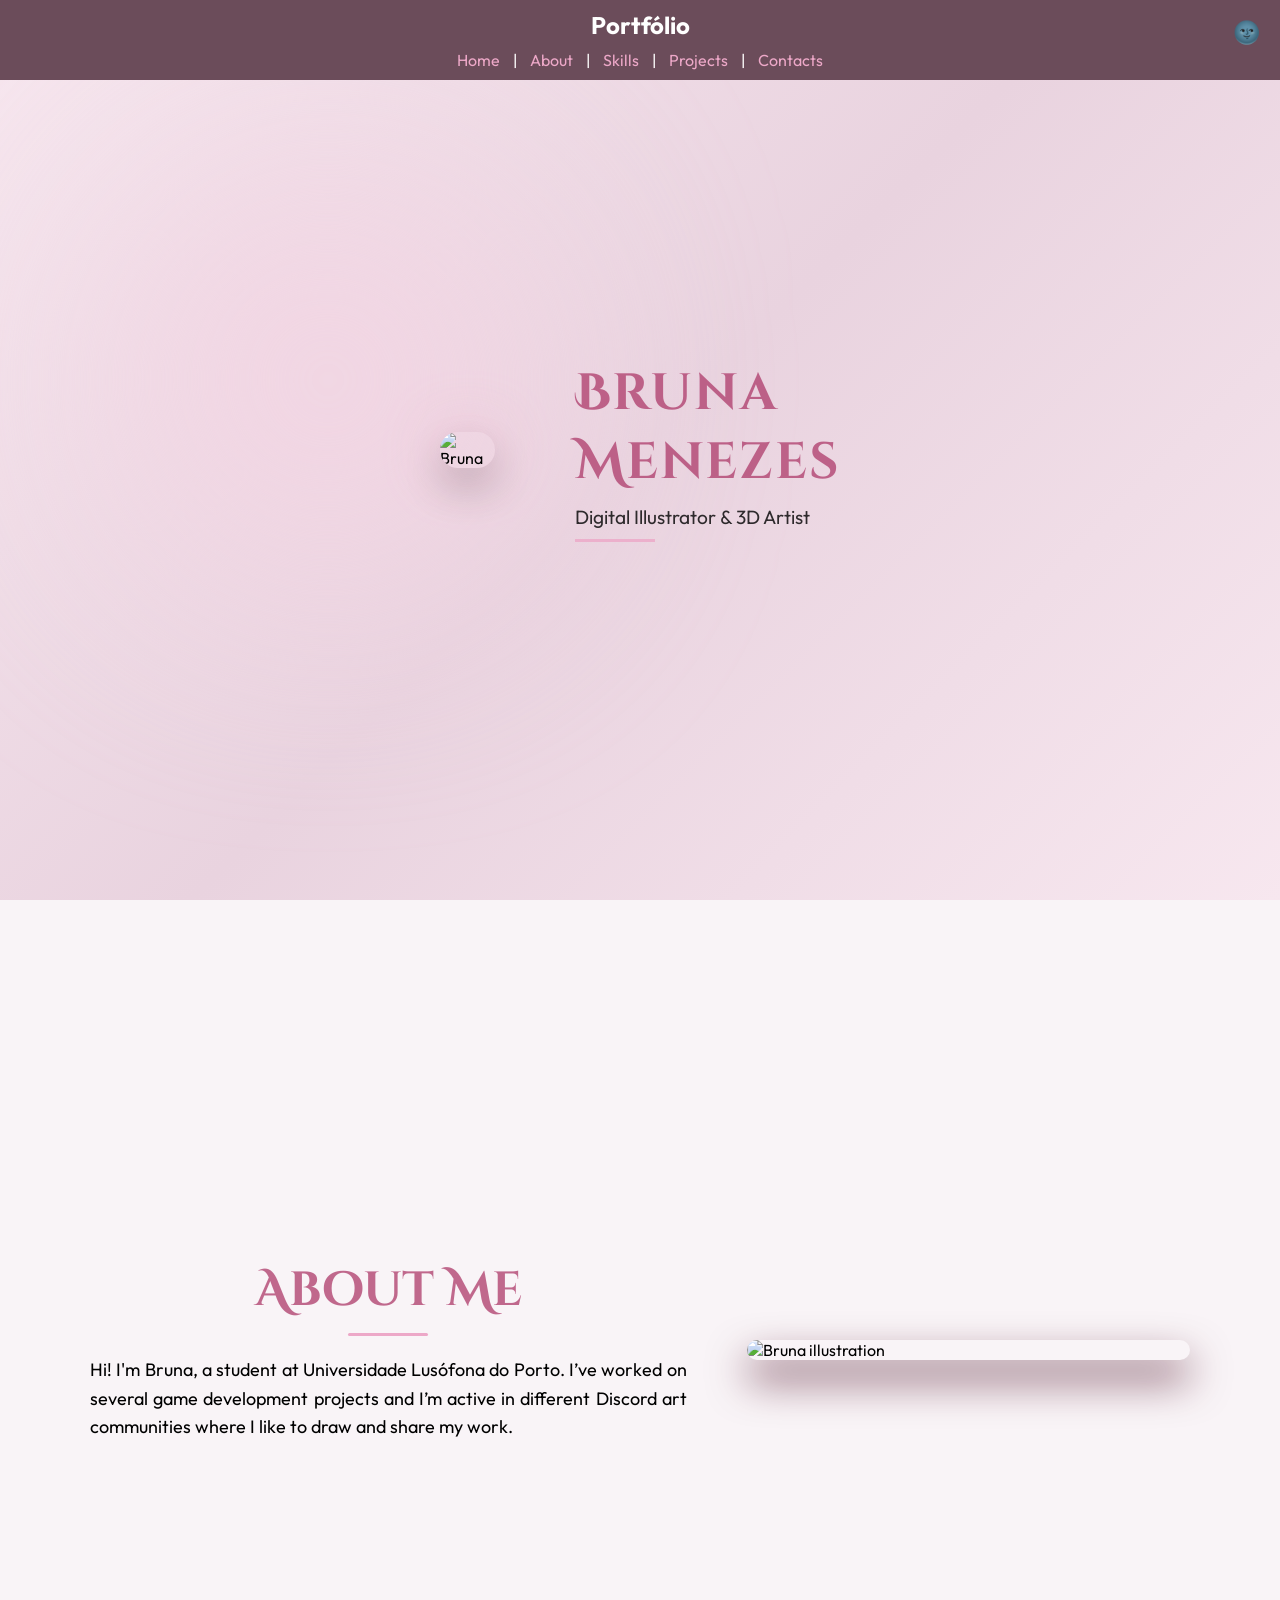
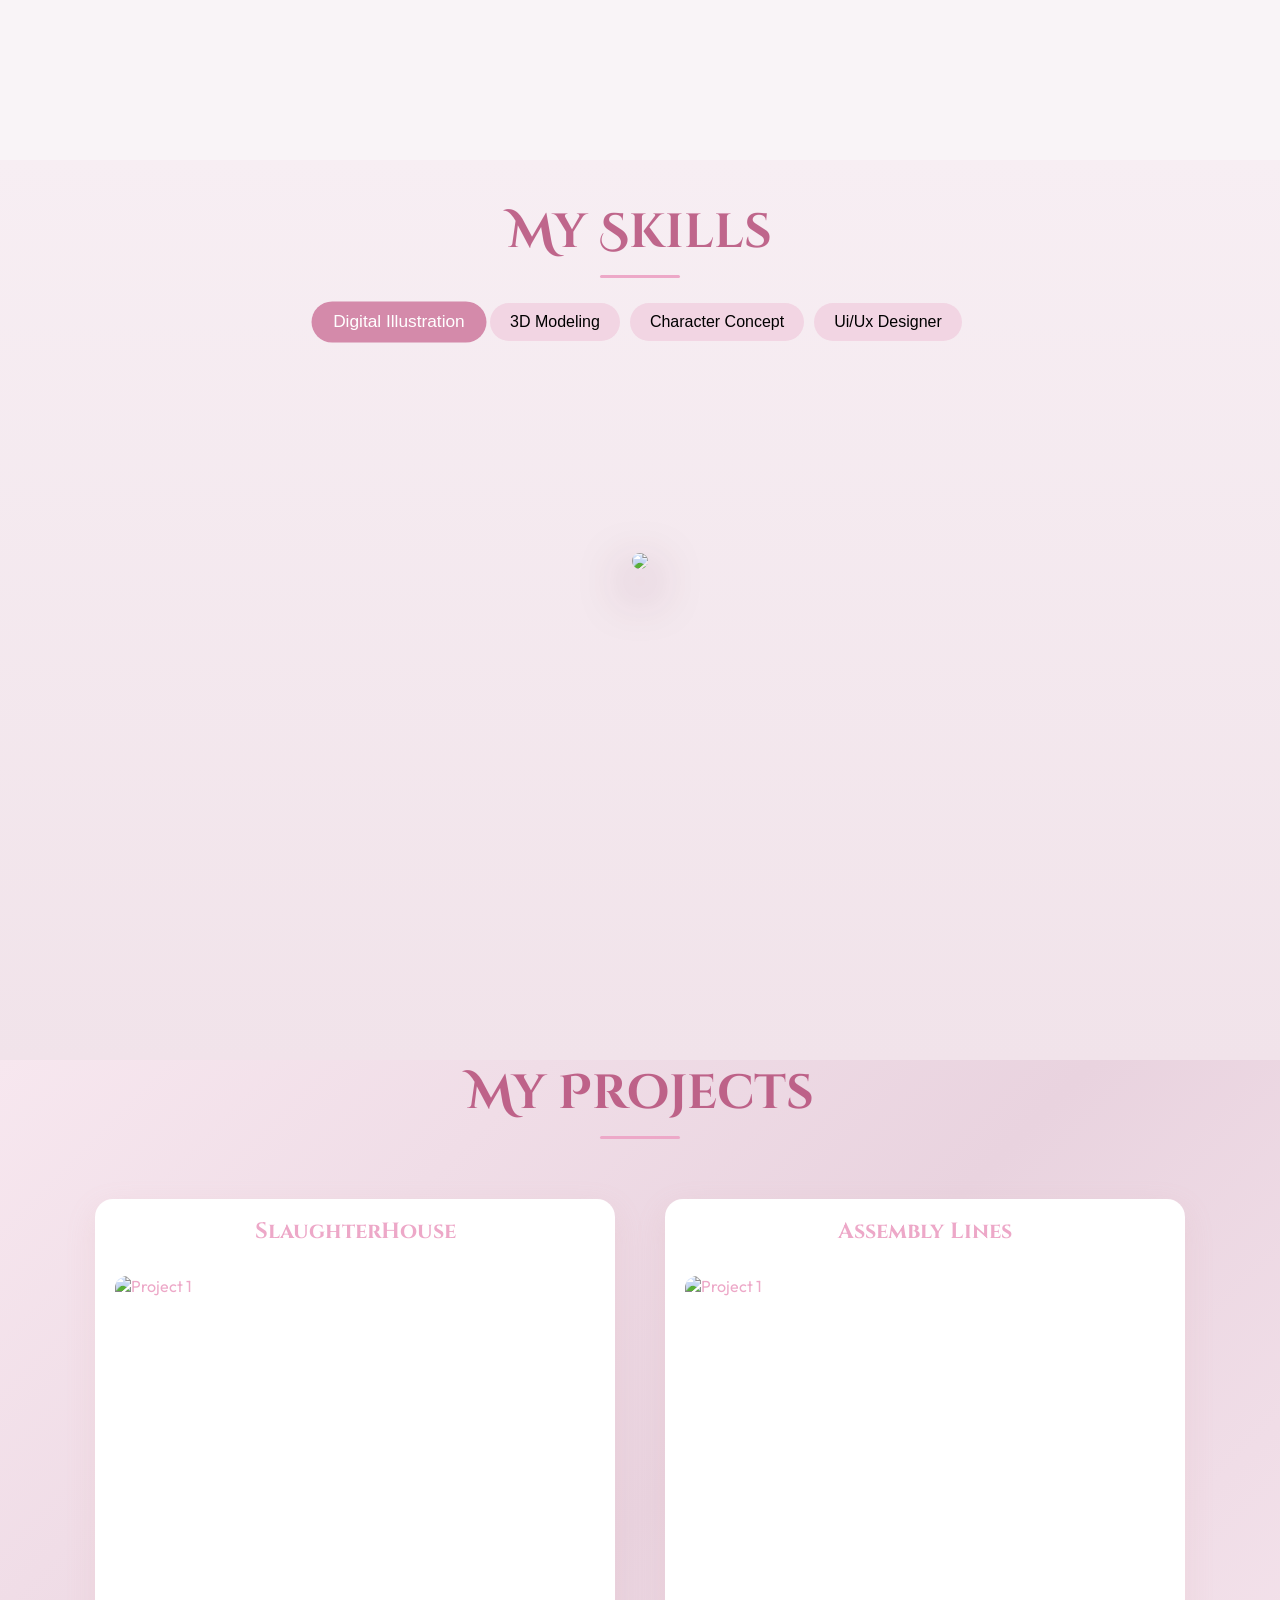
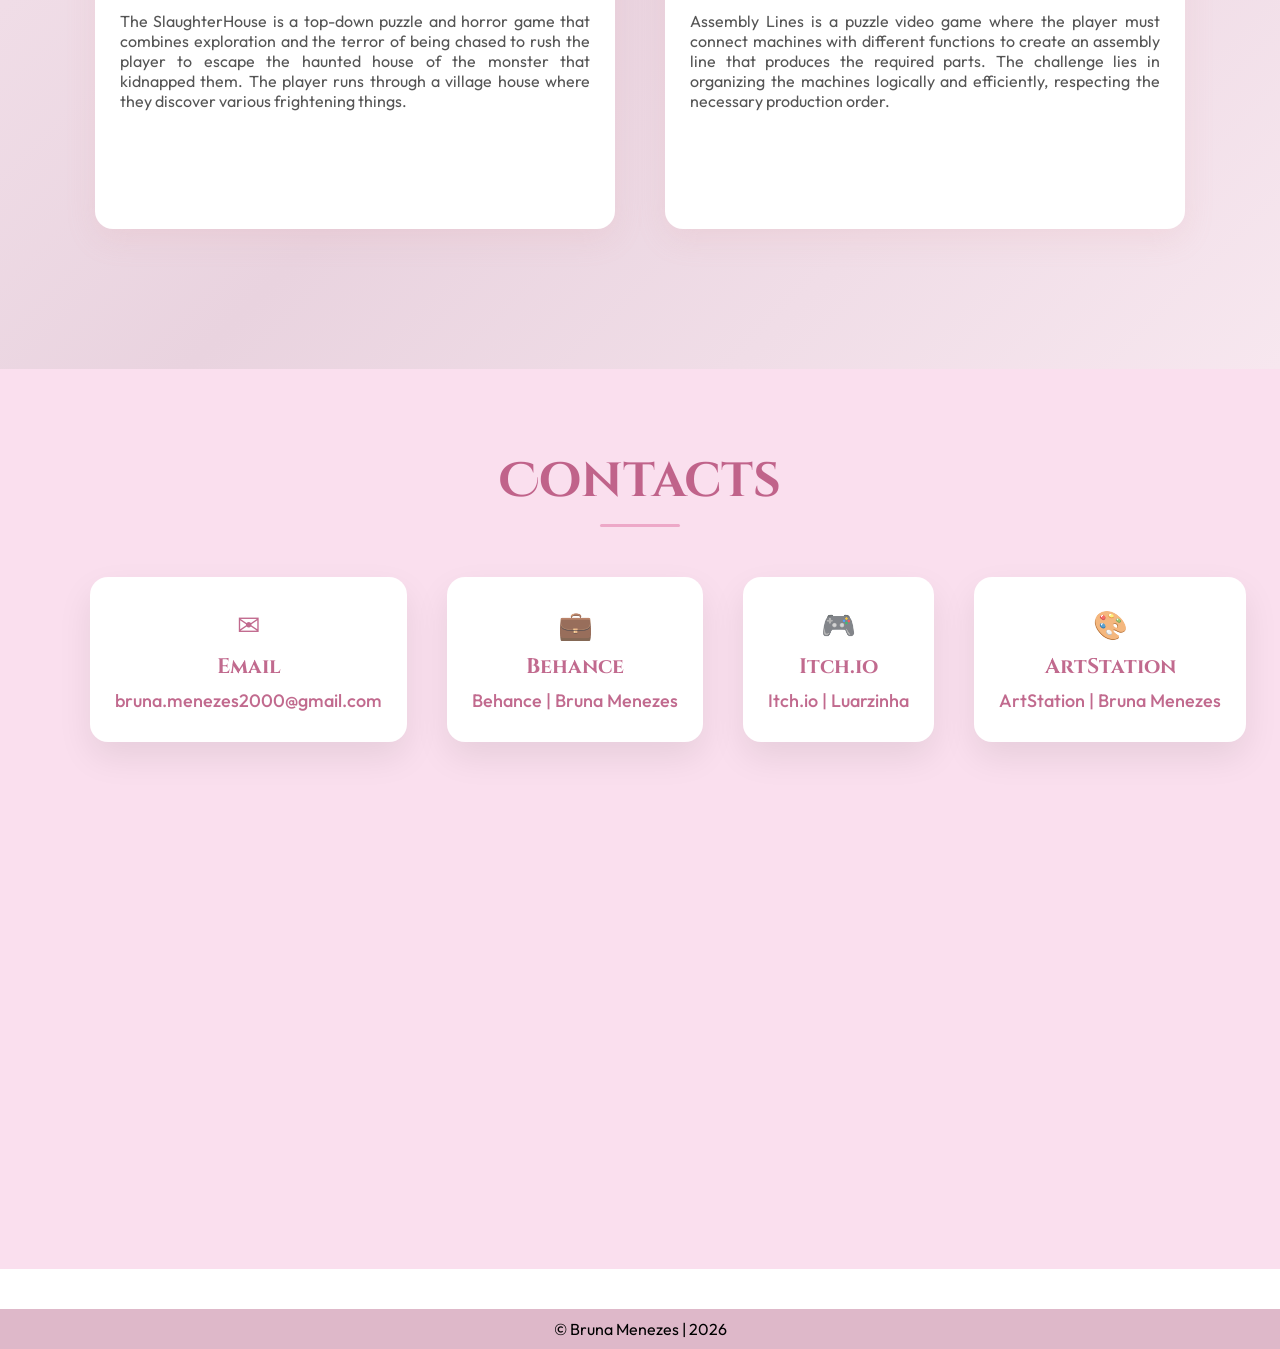
==== index.html @ e97085fa "Rename Index.html to index.html" ====
<!DOCTYPE html>
<html lang="en">
<head>
    <meta charset="UTF-8">
    <meta name="viewport" content="width=device-width, initial-scale=1.0">
    <title>Portfólio | Bruna Menezes</title>
    <link rel="stylesheet" href="style.css">
    <link rel="icon" href="sobre/favicon.ico">

</head>
<body>

<header>
<h2 id="title">Portfólio</h2>

<nav>
<a href="#home">Home</a> |
<a href="#about">About</a> |
<a href="#skills">Skills</a> |
<a href="#projects">Projects</a> |
<a href="#contact">Contacts</a>
<button id="themetoggle">🌙</button>
</nav>
</header>


<section id="home" class="hero">

<div class="container">

<img src="sobre/bruna.png" alt="Bruna">

<div>
<h2>Bruna Menezes</h2>
<p>Digital Illustrator & 3D Artist</p>
</div>

</div>

</section>



<section id="about">

<div class="container about-container">

<img src="sobre/Eu.jpeg" alt="Bruna illustration">
<div class="about-text">

<h1>About Me</h1>

<p>
Hi! I'm Bruna, a student at Universidade Lusófona do Porto.
I’ve worked on several game development projects and I’m active
in different Discord art communities where I like to draw and share my work.
</p>
</div>
</div>

</section>


<section id="skills">

<div class="container">

<h1>My Skills</h1>

<div class="skills">
<button class="active" onclick="showSkill('illustration')">Digital Illustration</button>
<button onclick="showSkill('modeling')">3D Modeling</button>
<button onclick="showSkill('concept')">Character Concept</button>
<button onclick="showSkill('design')">Ui/Ux Designer</button>

</div>

<div class="skill-display">

<img id="illustration" class="active" src="sobre/Capturar.jpg">
<img id="modeling" src="sobre/render 2.png">
<img id="concept" src="sobre/concept.jpg">
<img id="design" src="sobre/Ativo 16.png">


</div>

</div>

</section>
<section id="projects">

<div class="container">

<h1>My Projects</h1>

<div class="projects">

    <a href="https://luarzinha.itch.io/slaughterhouse" target="_blank" class="card-link">

<div class="card">
<h3>SlaughterHouse</h3>
<img src="sobre/Prancheta 1.png" alt="Project 1">
<p>The SlaughterHouse is a top-down puzzle and horror game that combines exploration and the terror of being chased to rush the player to escape
the haunted house of the monster that kidnapped them.
The player runs through a village house where they discover various frightening things.</p>
</div>
</a>

    <a href="https://bpgodinho.itch.io/assembly-lines"  target="_blank" class="card-link">

<div class="card">
<h3>Assembly Lines</h3>
<img src="sobre/assembly lines.png" alt="Project 1">

<p>Assembly Lines is a puzzle video game where the player must connect machines with different functions to create an assembly line that produces the required parts. 
The challenge lies in organizing the machines logically and efficiently, respecting the necessary production order.</p>
</div>
</a>

</div>

</div>

</section>

<section id="contact">

<h1>Contacts</h1>

<div class="contact-container">

<div class="contact-card">
<div class="icon">✉</div>
<h3>Email</h3>
<a href="mailto:bruna.menezes2000@gmail.com">
bruna.menezes2000@gmail.com
</a>
</div>

<div class="contact-card">
<div class="icon">💼</div>
<h3>Behance</h3>
<a href="https://www.behance.net/brunamsilva1" target="_blank">Behance | Bruna Menezes </a>
</div>

<div class="contact-card">
<div class="icon">🎮</div>
<h3>Itch.io</h3>
<a href="https://luarzinha.itch.io" target="_blank">Itch.io | Luarzinha</a>
</div>

<div class="contact-card">
<div class="icon">🎨</div>
<h3>ArtStation</h3>
<a href="https://www.artstation.com/luar5" target="_blank">ArtStation | Bruna Menezes</a>
</div>

</div>

</section>


<footer>
<p>© Bruna Menezes | 2026</p>
</footer>




<script>

function showSkill(skill){

let images = document.querySelectorAll(".skill-display img");
let buttons = document.querySelectorAll(".skills button");

images.forEach(img=>{
img.classList.remove("active");
});

buttons.forEach(btn=>{
btn.classList.remove("active");
});

document.getElementById(skill).classList.add("active");

event.target.classList.add("active");

}
const themeButton = document.getElementById("themetoggle");

themeButton.addEventListener("click", () => {

document.body.classList.toggle("dark-mode");

if(document.body.classList.contains("dark-mode")){
localStorage.setItem("theme","dark");
themeButton.textContent = "☀️";
}else{
localStorage.setItem("theme","light");
themeButton.textContent = "🌚";
}

});

window.onload = () => {

const theme = localStorage.getItem("theme");

if(theme === "dark"){
document.body.classList.add("dark-mode");
themeButton.textContent = "☀️";
}else{
themeButton.textContent = "🌚";
}

};

</script>
</body>
</html>
---- style.css ----
@import url('https://fonts.googleapis.com/css2?family=Alfa+Slab+One&family=Cinzel+Decorative:wght@400;700;900&family=Cinzel:wght@400..900&family=Outfit:wght@100..900&display=swap');

*{box-sizing:border-box;margin:0;padding:0;}

html{
scroll-behavior:smooth;scroll-padding-top:80px;}

section{min-height:100vh;padding:80px 20px;}

#skills{padding:40px 0;margin-top:-40px;background:linear-gradient(180deg,#f7eef3 0%,#f1e3ea 100%);}

body{background:white;font-family:"Outfit", sans-serif;}

header{ position:fixed;top:0;width:100%;z-index:10;text-align:center;background:#6b4c5a;color:white;padding:10px;}


a:link{color:#eda8c8;}

a:visited{color:#eda8c8;}

a:hover{color:#ffd1e6;}

a:active{color:#b12a62;}



#title{font-family:"Outfit", sans-serif;}

nav{margin-top:10px;}

nav a{color:#eda8c8;text-decoration:none;margin:0 10px;font-family:"Outfit", sans-serif;}

nav a:hover{color:#ffd1e6;}


section{min-height:100vh;padding:80px 20px;}

.container{max-width:1100px;margin:auto;}

/*para funcionar a animação trabalhosa*/

@keyframes slideIn{from{opacity:0;transform:translateX(60px);}to{opacity:1;transform:translateX(0);}}



/* sobre minhas imagens*/

.hero .container{display:flex;align-items:center;justify-content:center;gap:80px;}

.hero{height:100vh;display:flex;align-items:center;justify-content:center;background:linear-gradient(135deg,#f7e7ef,#e9d3df,#f7e7ef);position:relative;overflow:hidden;}

.hero div{max-width:400px;}

.hero img{width:clamp(220px, 18vw, 320px);border-radius:25px;object-fit:cover;box-shadow:0 20px 40px rgba(0,0,0,0.2),0 0 60px rgba(237,168,200,0.45);}

.hero img:hover{transform:scale(1.05);}

.hero h2{color: #af3e6dc5;font-size:48px;font-family:"Cinzel Decorative", serif;letter-spacing:2px;font-size:clamp(36px, 4vw, 64px);}

.hero p{font-size:20px;margin-top:8px;opacity:0.8; font-size:clamp(18px, 1.5vw, 22px);}

.hero p::after{content:"";display:block;width:80px;height:3px;background:#eda8c8;margin-top:10px;}

.hero::before{content:"";position:absolute;width:400px;height:400px;background:#f2d5e3;border-radius:50%;filter:blur(120px);top:20%;left:10%;z-index:0;}

.hero *{position:relative;z-index:1;}


/*sobre euzinhaaaa*/

#about{background:#f9f4f7;min-height:100vh;display:flex;align-items:center;}

#about h1{color: #af3e6dc5;}

#about h1::after{content:"";display:block;width:80px;height:3px;background:#eda8c8;margin:10px auto 0;border-radius:3px;}

.about-container{display:flex;align-items:center;gap:60px;flex-direction:row-reverse;}

.about-container img{width:520px;border-radius:20px;box-shadow:0 20px 40px rgba(71, 8, 32, 0.699);}

.about-text{max-width:600px;}

.about-container img:hover{transform:translateY(-8px);transition:0.3s;}


h1{font-family:"Cinzel Decorative", serif;font-size:48px;margin-bottom:20px;text-align:center;}

#about p{font-size:18px;line-height:1.6;max-width:700px;margin:auto;text-align:justify;}


/* MINHAS SKILLS (MELHORAR ESSA PARTE COM O VINI)*/


.skills{display:flex;gap:10px;flex-wrap:wrap;justify-content:center;list-style:none;margin-top:-20px;padding: 25px 0; }

.skills button{background:#f2d5e3;border:none;padding:10px 20px;border-radius:20px;font-size:16px;cursor:pointer;transition:0.3s;}

.skills button:hover{background:#eda8c8;transform:translateY(-2px);}

.skills button.active{background:#d48aaa;color:white;transform:scale(1.08)}

.skills button.active:hover{background:#c46b94;}

.skill-display{margin-top:20px;display:flex;justify-content:center;align-items:center;width:100%;min-height:350px;}

.skill-display img{display:none;max-width:90%;height:auto;border-radius:18px;box-shadow:0 20px 50px rgba(87, 8, 57, 0.849);transition:all 0.5s ease;}

.skill-display img.active{display:block;animation:slideIn 0.5s ease;}

.skill-display img.active{opacity:1;transform:translateX(0);}

.skills li{background:#f2d5e3;padding:10px 20px;border-radius:20px;font-size:16px;}

#skills {color: #af3e6dc5;}

#skills h1::after{content:"";display:block;width:80px;height:3px;background:#eda8c8;margin:10px auto 0;border-radius:3px;}


/*Projetos (utilizar mesmo script que as skills ou css?)*/

#projects{color: #af3e6dc5; background:linear-gradient(135deg,#f7e7ef,#e9d3df,#f7e7ef);position:relative;overflow:hidden;;min-height:100vh;display:flex;align-items:center;padding-top: 1px;}

#projects h1::after{content:"";display:block;width:80px;height:3px;background:#eda8c8;margin:10px auto 0;border-radius:3px;}

.card{background:white;border-radius:18px;box-shadow:0 10px 30px rgba(221,156,156,0.15);width:100%;max-width:520px;min-height:630px;overflow:hidden;
transition:transform 0.3s ease, box-shadow 0.3s ease;}

.card img{width:calc(100% - 40px);  height:300px;object-fit:cover;display:block;margin:0 auto;margin-bottom:25px;border-radius:12px;margin-top: 20px;}

.card h3{font-family:"Cinzel", serif;font-size:22px;padding:18px 20px 10px 20px;text-align:center;}

.card p{padding:10px 25px 25px 25px;color:#555;text-align:center;text-align:justify;}

.projects{display:grid;grid-template-columns:repeat(auto-fit,minmax(400px,1fr));gap:50px;margin-top:60px;max-width:1100px;margin:60px auto; }

.card:hover{transform:translateY(-10px) scale(1.02);box-shadow:0 25px 50px rgba(122, 36, 69, 0.418);}


.card-link{text-decoration:none;color:inherit;display:block;}

/*Contatinhos :3*/

#contact{color: #af3e6dc5;background:#fadfee;text-align:center;font-size:18px;}

#contact h1::after{content:"";display:block;width:80px;height:3px;background:#eda8c8;margin:10px auto 0;border-radius:3px;}

.contact-container{display:grid;grid-template-columns:repeat(auto-fit,minmax(220px,1fr));gap:30px;max-width:900px;margin:50px auto 0;}

.contact-item{background:white;padding:25px 40px;border-radius:15px;box-shadow:0 10px 25px rgba(0,0,0,0.1);text-align:center;min-width:220px;transition:0.3s;}

.contact-item:hover{transform:translateY(-5px);box-shadow:0 15px 35px rgba(0,0,0,0.15);}

.contact-item h3{margin-bottom:10px;font-family:"Cinzel", serif;}

.contact-item a{text-decoration:none;font-weight:500;}

.contact-container{display:grid;grid-template-columns:repeat(4,1fr);gap:40px;max-width:1100px;margin:50px auto 0;}

.contact-card{background:white;padding:30px 25px;border-radius:18px;box-shadow:0 15px 35px rgba(0,0,0,0.08);text-align:center;transition:0.3s;min-height:140px;
display:flex;flex-direction:column;justify-content:center;}

.contact-card:hover{transform:translateY(-8px);box-shadow:0 20px 45px rgba(0,0,0,0.15);}

.contact-card .icon{font-size:28px;margin-bottom:10px;}

.contact-card h3{margin-bottom:8px;font-family:"Cinzel", serif;}

.contact-card a{text-decoration:none;color:#af3e6dc5;font-weight:500;}

.contact-card a{white-space: nowrap;overflow: hidden;text-overflow: ellipsis;}




footer{background:#deb8c9;padding:10px;text-align:center;margin-top:40px;}

#footer{text-align:center;}


/*implementaar modo escuro*/
#themetoggle{position:absolute;right:20px;top:20px;background:none;border:none;font-size:22px;cursor:pointer;}

body.dark-mode{background:#121212;color:#e4e4e4;}

body.dark-mode header{background:#2a1c24;}

body.dark-mode .hero{background:linear-gradient(135deg,#1c1c1c,#2a1c24,#1c1c1c);}

body.dark-mode #about{background:#1f0d14c5;}

body.dark-mode #skills{background:linear-gradient(180deg,#1c1c1c,#1f0d14c5);}

body.dark-mode #projects{background:linear-gradient(135deg,#1c1c1c,#2a1c24,#1c1c1c);}

body.dark-mode #contact{background:#1a1a1a;}

body.dark-mode .card{background:#582339c5;color:#e4e4e4;}

body.dark-mode footer{background:#582339c5;}

body.dark-mode .contact-card{background:#1e1e1e;color:#eee;}

body.dark-mode .contact-card a{color:#ff79b0;}



@media (max-width:900px){

.contact-container{
grid-template-columns:repeat(2,1fr);
}

}

@media (max-width:500px){

.contact-container{
grid-template-columns:1fr;
}

}


@media (max-width:768px){

.hero{flex-direction:column;text-align:center;}


.projects{grid-template-columns:1fr;}

.hero h2{font-size:30px;}

h1{font-size:36px;}

.about-container{flex-direction:column;text-align:center;}

.about-container img{width:220px;}

}
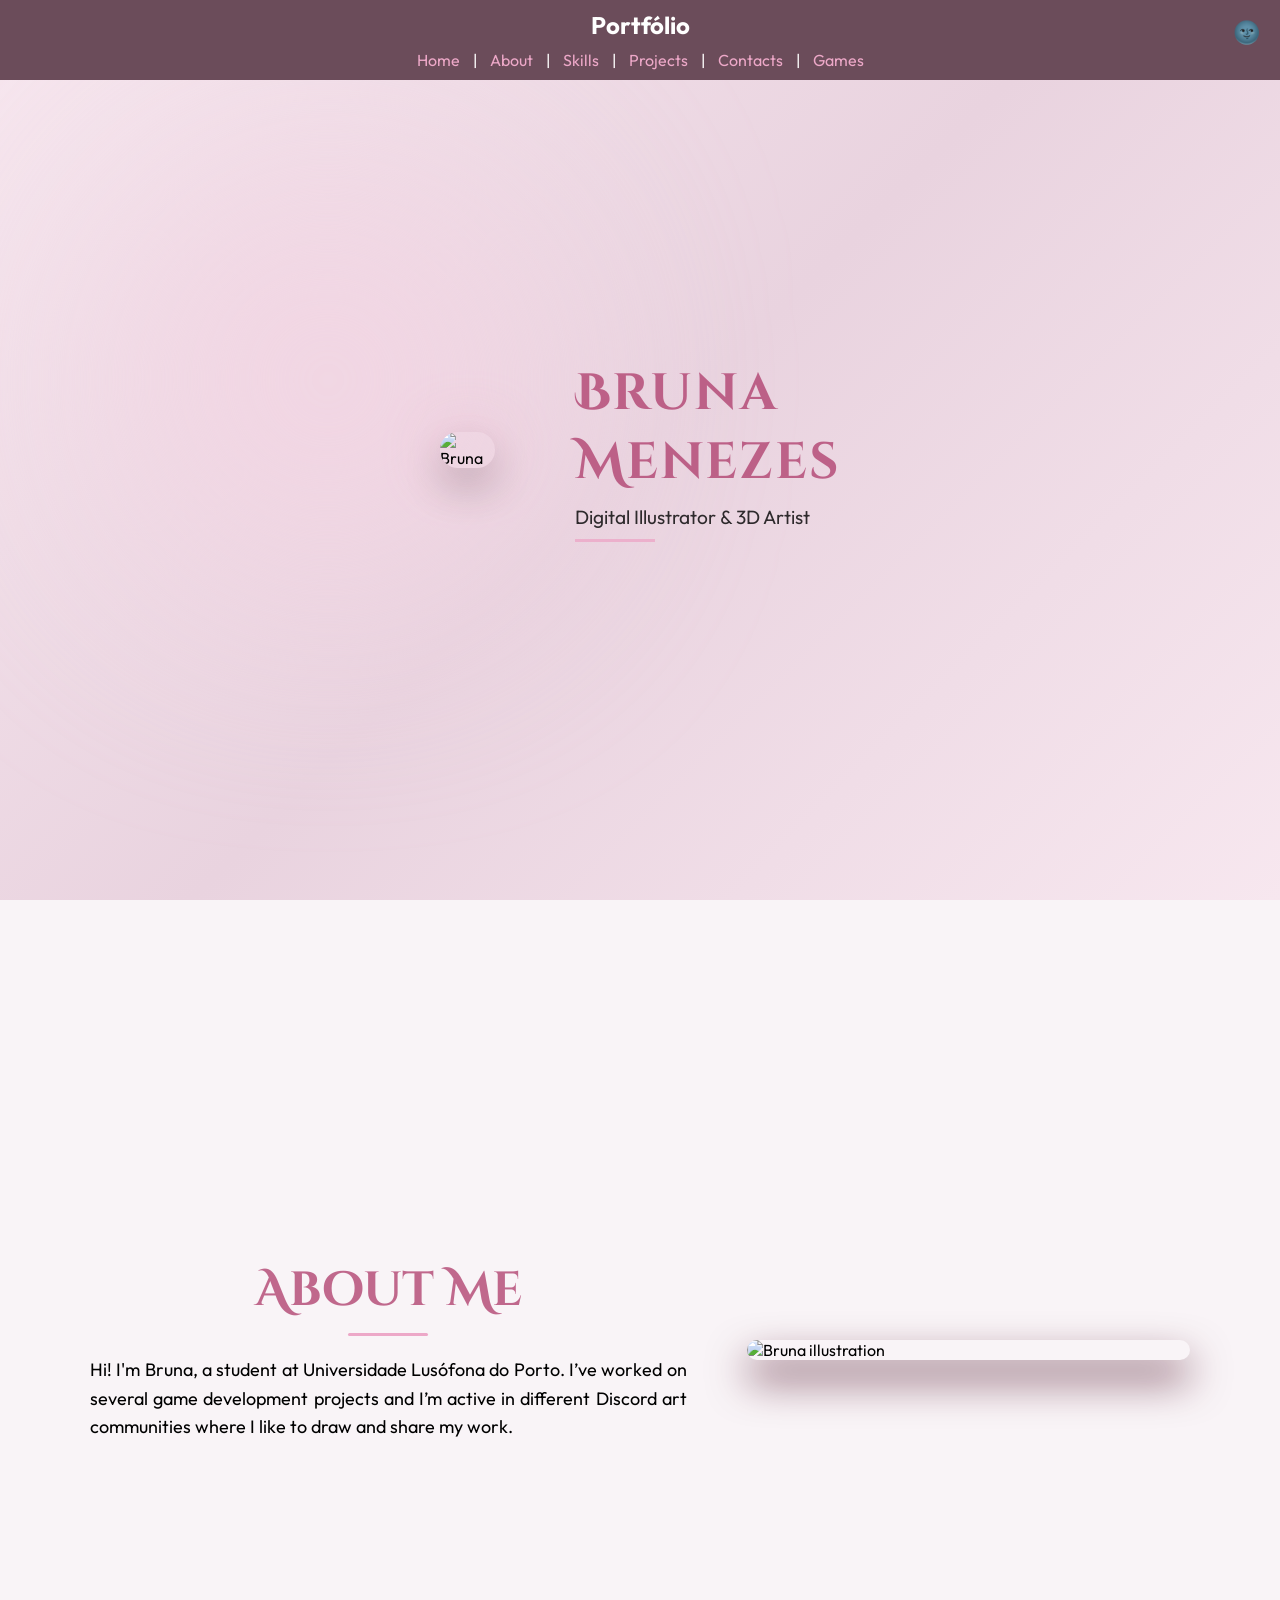
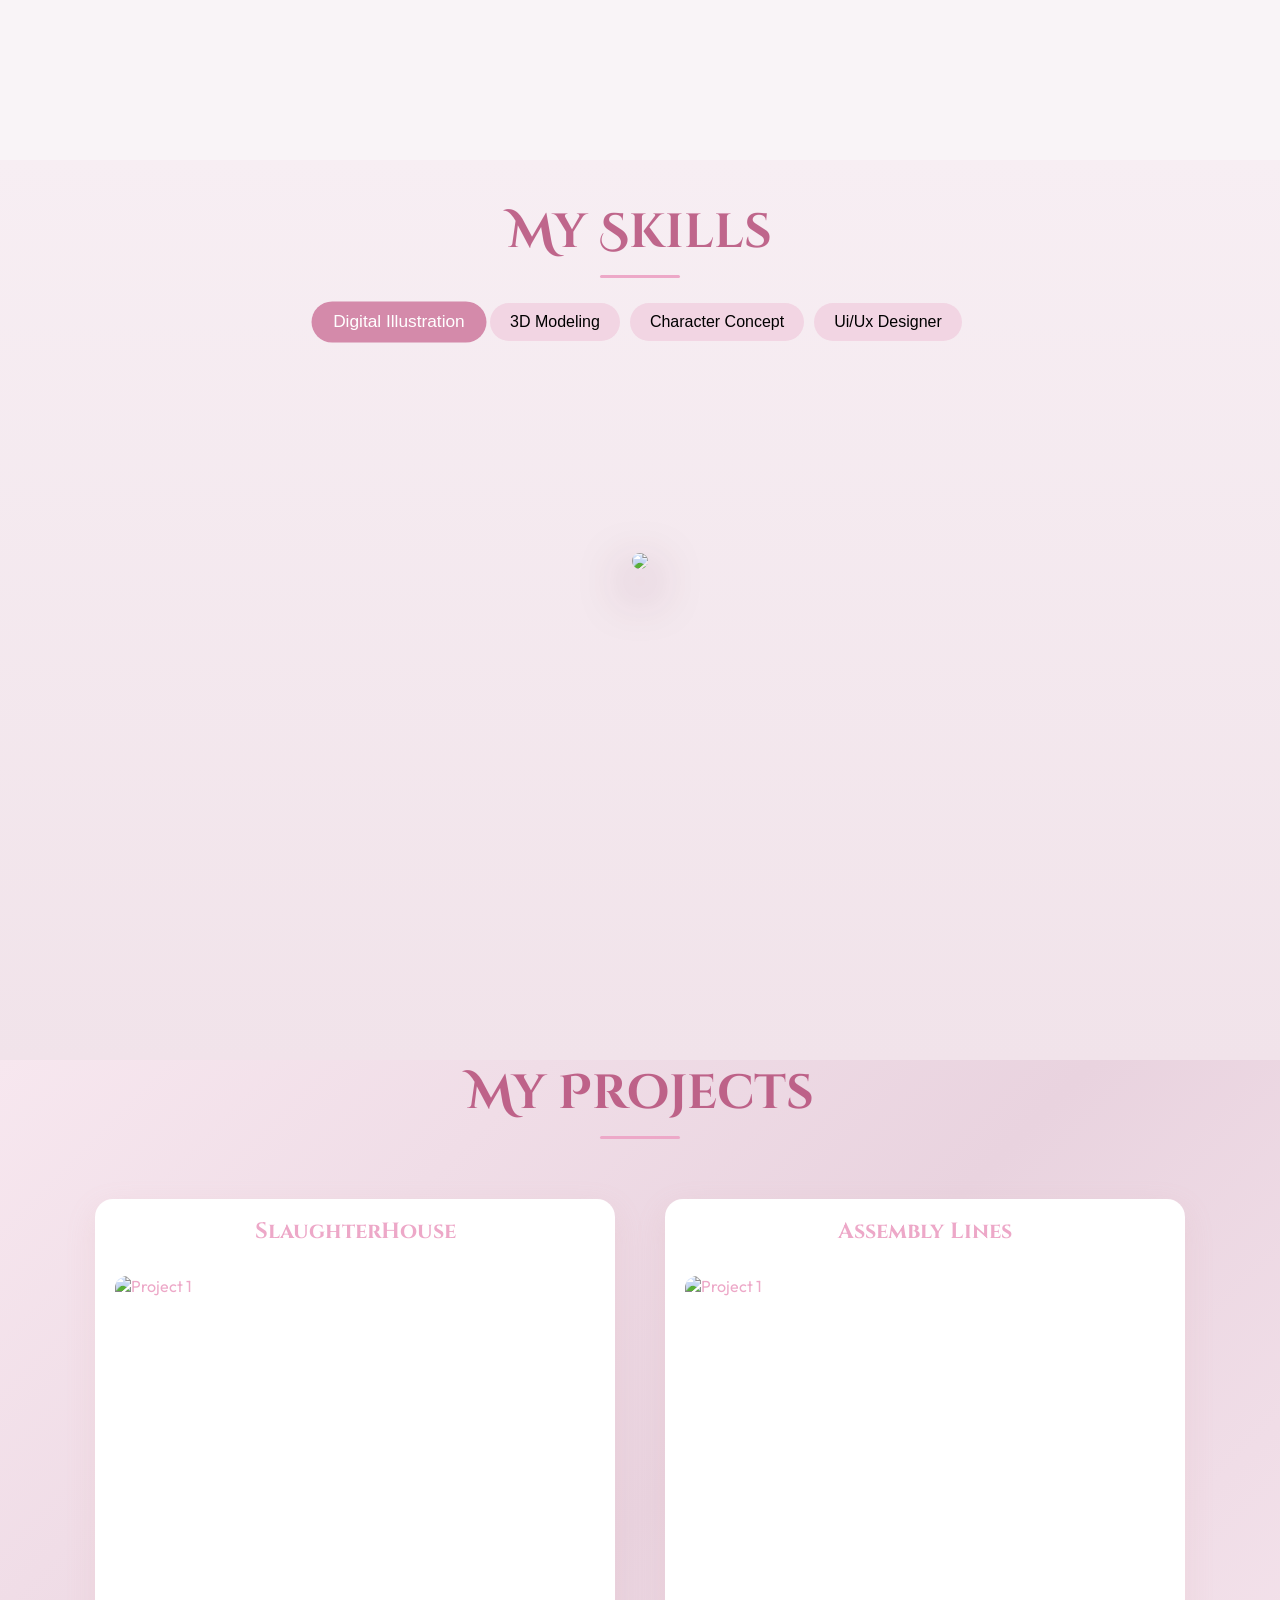
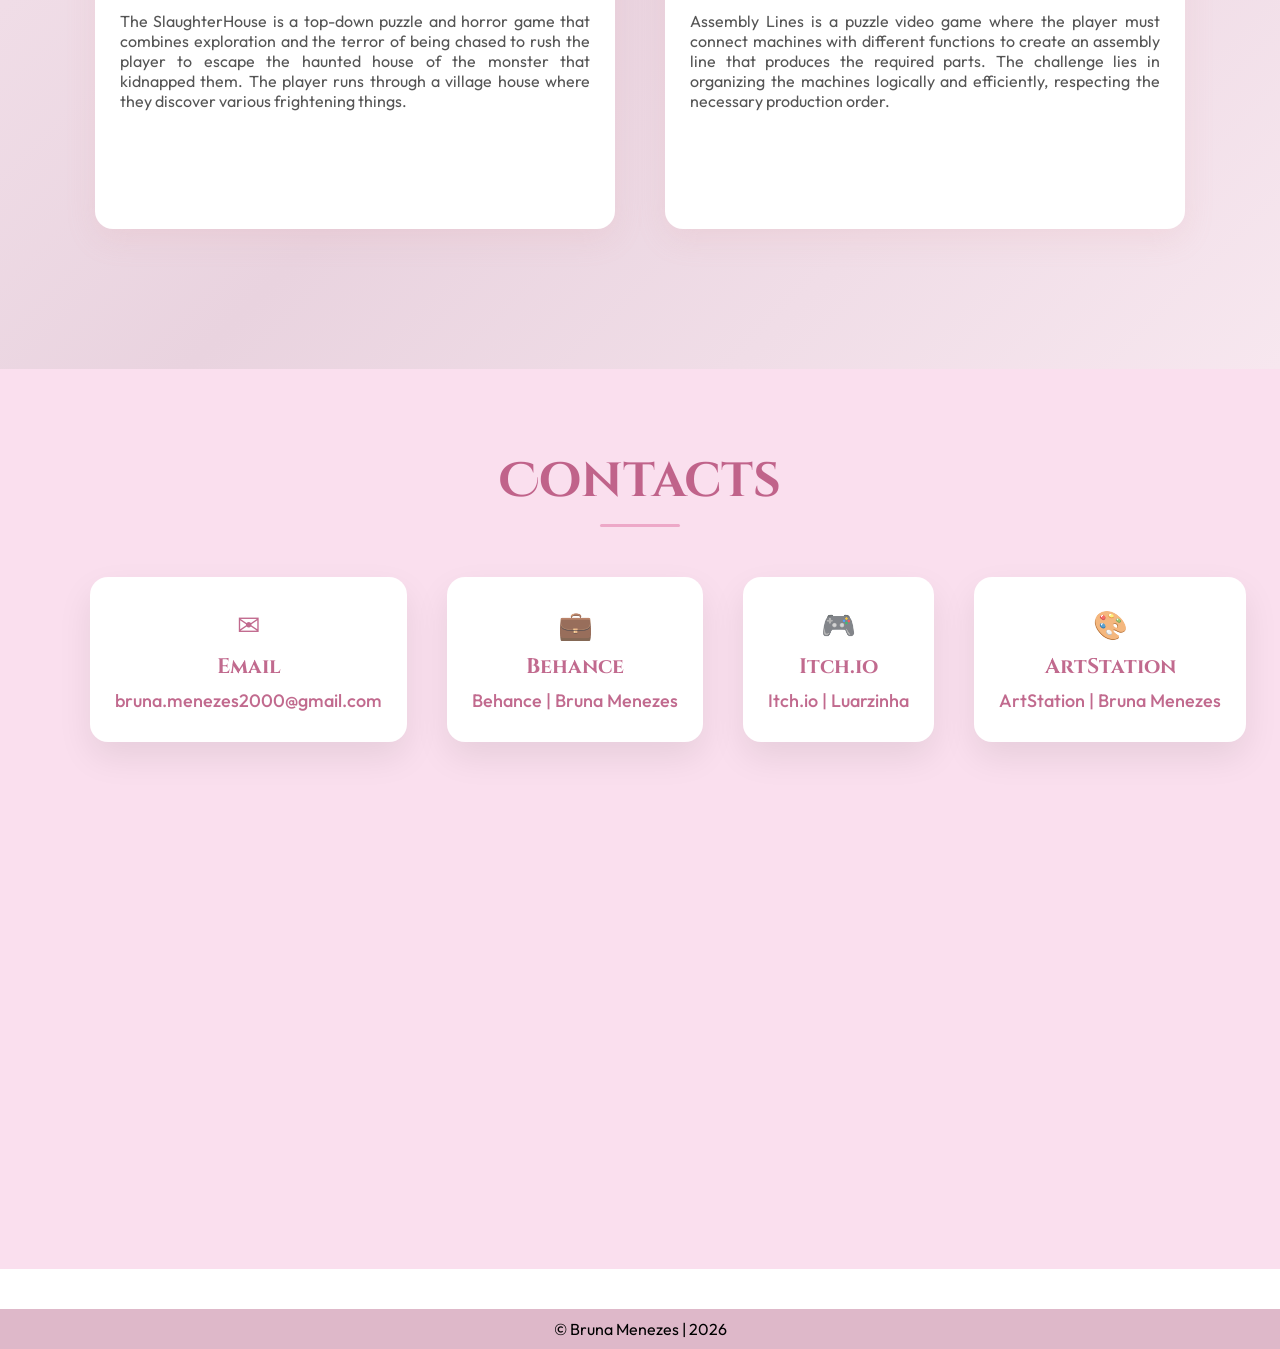
==== commit 0a17cdb9: "Alterações em Aula" ====
--- a/index.html
+++ b/index.html
@@ -6,10 +6,11 @@
     <title>Portfólio | Bruna Menezes</title>
     <link rel="stylesheet" href="style.css">
     <link rel="icon" href="sobre/favicon.ico">
+    <script src="script.js"></script>
 
 </head>
+
 <body>
-
 <header>
 <h2 id="title">Portfólio</h2>
 
@@ -18,7 +19,8 @@
 <a href="#about">About</a> |
 <a href="#skills">Skills</a> |
 <a href="#projects">Projects</a> |
-<a href="#contact">Contacts</a>
+<a href="#contact">Contacts</a> |
+<a href="Games.html">Games</a>
 <button id="themetoggle">🌙</button>
 </nav>
 </header>
@@ -160,6 +162,7 @@
 
 </section>
 
+</body>
 
 <footer>
 <p>© Bruna Menezes | 2026</p>
@@ -167,27 +170,9 @@
 
 
 
-
 <script>
 
-function showSkill(skill){
-
-let images = document.querySelectorAll(".skill-display img");
-let buttons = document.querySelectorAll(".skills button");
-
-images.forEach(img=>{
-img.classList.remove("active");
-});
-
-buttons.forEach(btn=>{
-btn.classList.remove("active");
-});
-
-document.getElementById(skill).classList.add("active");
-
-event.target.classList.add("active");
-
-}
+
 const themeButton = document.getElementById("themetoggle");
 
 themeButton.addEventListener("click", () => {
@@ -218,5 +203,4 @@
 };
 
 </script>
-</body>
 </html>
--- a/style.css
+++ b/style.css
@@ -43,7 +43,7 @@
 
 
 
-/* sobre minhas imagens*/
+/* sobre minhas imagens */
 
 .hero .container{display:flex;align-items:center;justify-content:center;gap:80px;}
 
@@ -204,6 +204,62 @@
 
 
 
+/*PAGINA DE PROCURAR GAMES*/
+
+
+.fadebox {
+  height: 30px;
+  overflow: hidden;
+}
+
+span {
+  display: inline-block;
+  font-size: 21px;
+  font-family: sans-serif;
+  line-height: 30px;
+  text-decoration: underline;
+  transform: translateY(30px);
+  animation: fadeInText 300ms 0ms forwards;
+}
+span:nth-child(2) {
+  animation-delay: 150ms;
+}
+
+span:nth-child(3) {
+  animation-delay: 300ms;
+}
+
+@keyframes fadeInText {
+  from {
+    transform: translateY(30px);
+    opacity: 0;
+  }
+  to {
+    transform: translateY(0);
+    opacity: 1;
+  }
+}
+
+
+
+
+
+
+
+
+
+
+
+
+
+
+
+
+
+
+
+
+
 @media (max-width:900px){
 
 .contact-container{
